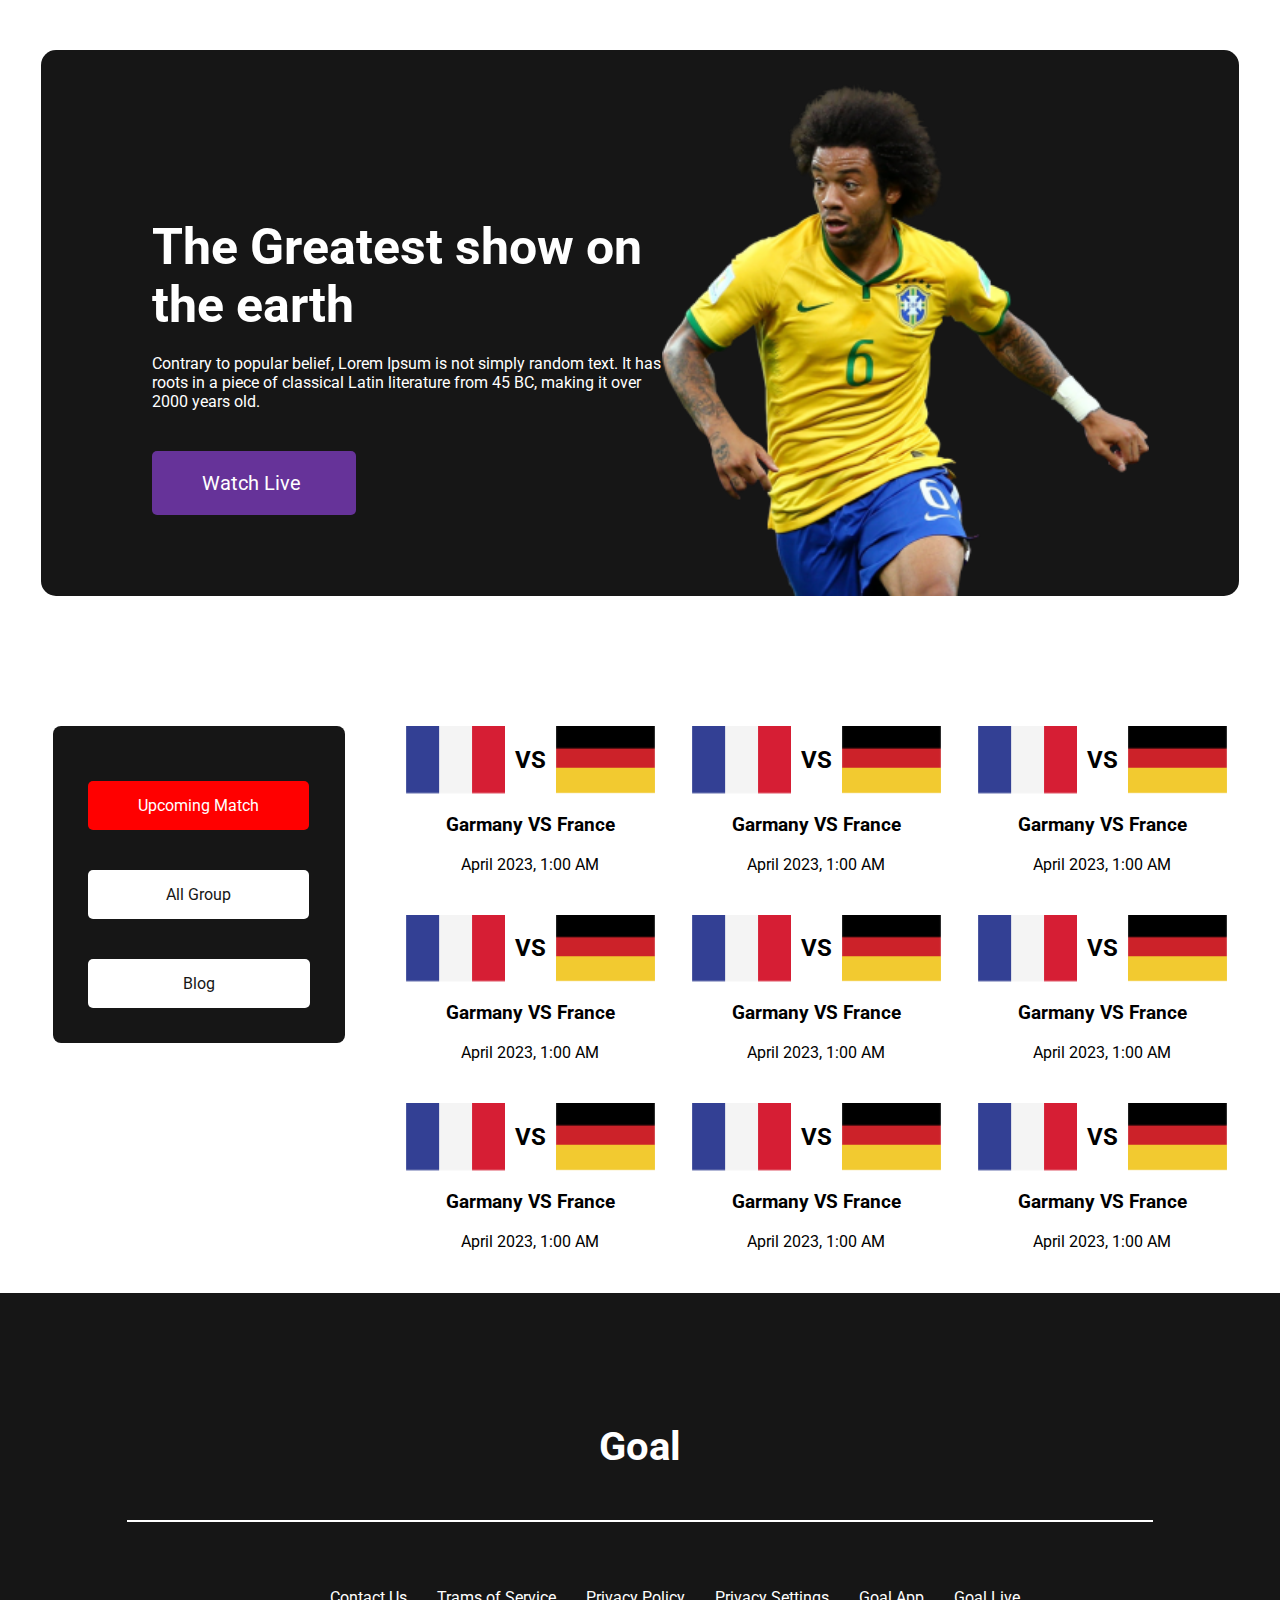
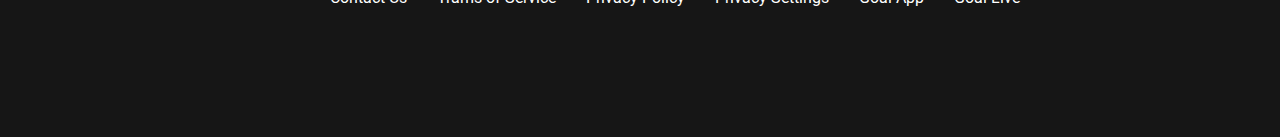
==== upcoming-match.html @ 19563971 "adding mobile and tablet responsive website" ====
﻿<!DOCTYPE html>
<html lang="en">
<head>
	<meta charset="UTF-8">
	<meta http-equiv="X-UA-Compatible" content="IE=edge">
	<meta name="viewport" content="width=device-width, initial-scale=1.0">
	<title>World Cup</title>
	<!-- Font Awesome Link -->
	<link rel="stylesheet" href="https://cdnjs.cloudflare.com/ajax/libs/font-awesome/6.1.1/css/all.min.css" integrity="sha512-KfkfwYDsLkIlwQp6LFnl8zNdLGxu9YAA1QvwINks4PhcElQSvqcyVLLD9aMhXd13uQjoXtEKNosOWaZqXgel0g==" crossorigin="anonymous" referrerpolicy="no-referrer" />
	<!-- CSS Style Link -->
	<link rel="stylesheet" href="./css/upcoming-match.css">
</head>
<body>
	<!-- Banner Section -->
	<main class="container">
		<section class="banner-seciton">
			<div class="banner-info">
				<h1>The Greatest show on the earth</h1>
				<p>Contrary to popular belief, Lorem Ipsum is not simply  random text. It has roots in a piece of classical Latin literature from 45 BC, making it over 2000 years old.</p>
				<a href="#">Watch Live <i class="fa-regular fa-greater-than"></i></a>
			</div>
			<div class="banner-img">
				<img src="./assets/Banner Image.png" alt="#">
			</div>
		</section>
		<section class="upcoming-match-container">
			<div class="nav-section">
				<div class="nav">
					<ul>
						<li><a id="btn-upcoming" href="./upcoming-match.html">Upcoming Match</a></li>
						<li><a id="btn-blog-group" href="#">All Group</a></li>
						<li><a id="blog-btn" href="./index.html">Blog</a></li>
					</ul>
				</div>
			</div>
			<div class="upcoming-match-section">
				<div class="upcoming-match">
					<div class="match-img">
						<img src="./assets/Flag.png" alt="#">
						<h2>VS</h2>
						<img src="./assets/germany Flag.png" alt="#">
					</div>
					<div class="match-info">
						<h3>Garmany VS France</h3>
						<p>April 2023, 1:00 AM</p>
					</div>
				</div>
				<div class="upcoming-match">
					<div class="match-img">
						<img src="./assets/Flag.png" alt="#">
						<h2>VS</h2>
						<img src="./assets/germany Flag.png" alt="#">
					</div>
					<div class="match-info">
						<h3>Garmany VS France</h3>
						<p>April 2023, 1:00 AM</p>
					</div>
				</div>
				<div class="upcoming-match">
					<div class="match-img">
						<img src="./assets/Flag.png" alt="#">
						<h2>VS</h2>
						<img src="./assets/germany Flag.png" alt="#">
					</div>
					<div class="match-info">
						<h3>Garmany VS France</h3>
						<p>April 2023, 1:00 AM</p>
					</div>
				</div>
				<div class="upcoming-match">
					<div class="match-img">
						<img src="./assets/Flag.png" alt="#">
						<h2>VS</h2>
						<img src="./assets/germany Flag.png" alt="#">
					</div>
					<div class="match-info">
						<h3>Garmany VS France</h3>
						<p>April 2023, 1:00 AM</p>
					</div>
				</div>
				<div class="upcoming-match">
					<div class="match-img">
						<img src="./assets/Flag.png" alt="#">
						<h2>VS</h2>
						<img src="./assets/germany Flag.png" alt="#">
					</div>
					<div class="match-info">
						<h3>Garmany VS France</h3>
						<p>April 2023, 1:00 AM</p>
					</div>
				</div>
				<div class="upcoming-match">
					<div class="match-img">
						<img src="./assets/Flag.png" alt="#">
						<h2>VS</h2>
						<img src="./assets/germany Flag.png" alt="#">
					</div>
					<div class="match-info">
						<h3>Garmany VS France</h3>
						<p>April 2023, 1:00 AM</p>
					</div>
				</div>
				<div class="upcoming-match">
					<div class="match-img">
						<img src="./assets/Flag.png" alt="#">
						<h2>VS</h2>
						<img src="./assets/germany Flag.png" alt="#">
					</div>
					<div class="match-info">
						<h3>Garmany VS France</h3>
						<p>April 2023, 1:00 AM</p>
					</div>
				</div>
				<div class="upcoming-match">
					<div class="match-img">
						<img src="./assets/Flag.png" alt="#">
						<h2>VS</h2>
						<img src="./assets/germany Flag.png" alt="#">
					</div>
					<div class="match-info">
						<h3>Garmany VS France</h3>
						<p>April 2023, 1:00 AM</p>
					</div>
				</div>
				<div class="upcoming-match">
					<div class="match-img">
						<img src="./assets/Flag.png" alt="#">
						<h2>VS</h2>
						<img src="./assets/germany Flag.png" alt="#">
					</div>
					<div class="match-info">
						<h3>Garmany VS France</h3>
						<p>April 2023, 1:00 AM</p>
					</div>
				</div>
			</div>
		</section>
	</main>
	<footer>
		<h1>Goal</h1>
		<hr>
		<ul>
			<li><a href="#">Contact Us</a></li>
			<li><a href="#">Trams of Service</a></li>
			<li><a href="#">Privacy Policy</a></li>
			<li><a href="#">Privacy Settings</a></li>
			<li><a href="#">Goal App</a></li>
			<li><a href="#">Goal Live</a></li>
		</ul>
	</footer>
</body>
</html>
---- css/upcoming-match.css ----
﻿/* Font Awesome Link */
@import url('https://fonts.googleapis.com/css2?family=Roboto:wght@400;500;700&display=swap');

body{
	margin: 0;
	padding: 0;
	font-family: 'Roboto', sans-serif;
}
main{
	display: flex;
	flex-direction: column;
	align-items: center;
}
.banner-seciton{
	background-color: #161616;
	width: 1020px;
	display: flex;
	align-items: center;
	padding-left: 111px;
	padding-top: 33px;
	padding-right: 67px;
	padding-bottom: 0;
	border-radius: 15px;
	margin-top: 50px;

}
.banner-info{
	width: 50%;
	color: #FFFFFF;
}
.banner-info h1{
	font-size: 50px;
	margin-bottom: 20px;
}
.banner-info p{
	font-size: 16px;
	margin-bottom: 60px;
}
.banner-info a{
	text-decoration: none;
	color: #FFFFFF;
	font-size: 20px;
	background-color: rebeccapurple;
	padding: 20px 50px;
	border-radius: 5px;
}
.banner-info i{
	margin-left: 5px;
}
.banner-img{
	width: 281px;
	height: 513px;
	display: flex;
}

/* Blog section */
.upcoming-match-container{
	margin-top: 130px;
	display: flex;
	justify-content: center;
}
.nav-section{
	margin-right: 40px;
}
.nav{
	background-color: #161616;
	border-radius: 8px;
}
.nav ul{
	display: flex;
	flex-direction: column;
	align-items: center;
	padding: 25px;
	margin: 0;
}
.nav ul li{
	list-style: none;
	margin-top: 20px;
	padding: 25px 10px;
}
.nav a{
	font-size: 16px;
	text-decoration: none;
	background-color: #FFFFFF;
	color: #161616;
	padding: 15px 50px;
	border-radius: 5px;
}

#btn-blog-group{
	padding: 15px 78px;
}
#blog-btn{
	padding: 15px 95px;
}
#btn-upcoming{
	padding: 15px 50px;
	background-color: red;
	color: #FFFFFF;
}
.upcoming-match-section{
	margin-left: 20px;
	display: grid;
	grid-template-columns: repeat(3, 1fr);
	grid-column-gap: 35px;
	grid-row-gap: 25px;
}
.upcoming-match a{
	margin-top: 20px;
	color: #161616;
	text-decoration: none;
	display: inline-block;
	border: 1px solid #161616;
	padding: 5px 25px;
}
.match-img{
	display: flex;
	justify-content: space-between;
}
.match-img img{
	width: 100px;
}
.match-img h2{
	padding: 0 10px;
}
.match-info{
	text-align: center;
}
.match-info h3{
	margin-top: 20px;
}
/* Footer Section style */
footer{
	background-color: #161616;
	height: 444px;
}
footer h1{
	font-size: 40px;
	padding-top: 130px;
	text-align: center;
	color: #FFFFFF;
}
hr{
	width: 80%;
	margin-top: 50px;
	border: 1px solid #FFFFFF;
}
footer ul{
	display: flex;
	justify-content: center;
}
footer ul li{
	list-style: none;
	margin-left: 30px;
	font-size: 16px;
	margin-top: 50px;
}
footer ul li a{
	text-decoration: none;
	color: #FFFFFF;
}
/* Media Query Section Style */
/* Tablet Device */
@media only screen and (min-width:688px) and (max-width:971px) {
	main{
		justify-content: center;
	}
	.banner-seciton{
		width: 100%;

	}
	.banner-info h1{
		font-size: 40px;
	}
	.banner-img img{
		width: 400px;
	}
	.upcoming-match-section{
		grid-template-columns: repeat(2, 1fr);
	}
	footer ul{
		flex-wrap: wrap;
	}
}
/* Mobile Divices */
@media only screen and (max-width:687px) {
	.banner-seciton{
		text-align: center;
		width: 100%;
		height: 100vh;
		display: block;
		padding: 0;
	}
	.banner-info{
		width: 100%;
	}
	.banner-info h1{
		font-size: 40px;
	}
	.banner-img img{
		width: 100%;
		height: 100%;
		margin-top: 40px;
		margin-left: 70px;
	}
	.upcoming-match-container{
		display: block;
		width: 100%;
	}
	.upcoming-match-section{
		width: 100%;
		grid-template-columns: repeat(1, 1fr);
		margin-left: 0;
	}
	.nav-section{
		margin-bottom: 50px;
		margin-right: 0;
	}
	.nav{
		padding: auto 20px;
		margin-bottom: 30px;
	}
	.nav ul{
		padding: 10px 0;
	}
	.nav ul li{
		padding: 10px 0;
	}
	.nav a{
		padding: 15px 30px;
	}
	#btn-blog-group{
		padding: 15px 77px;
	}
	#blog-btn{
		padding: 15px 94px;
	}
	.match-img{
		justify-content: space-evenly;
		align-items: center;
	}
	footer{
		height: auto;
	}
	footer ul{
		display: block;
		padding-bottom: 30px;
		text-align: center;
		padding-left: 0;
	}
	footer ul li{
		margin-left: 0;
	}
}
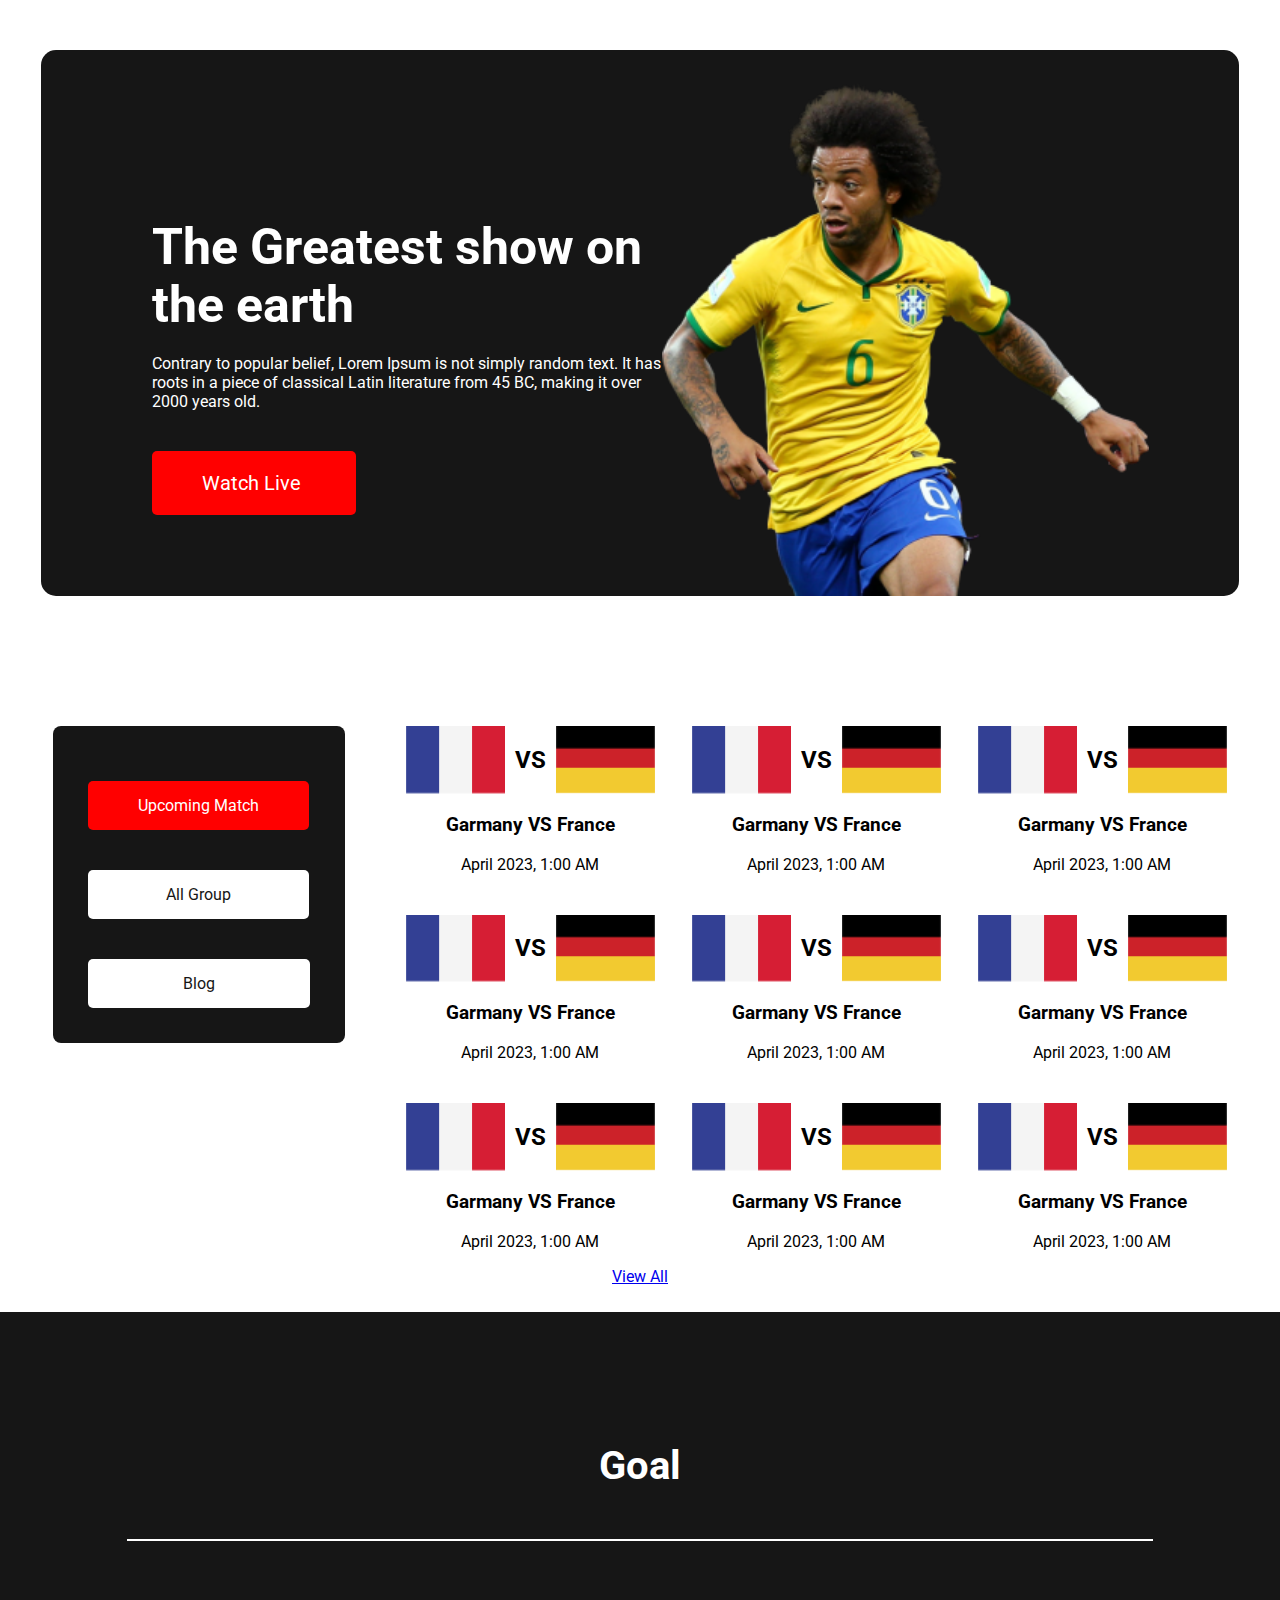
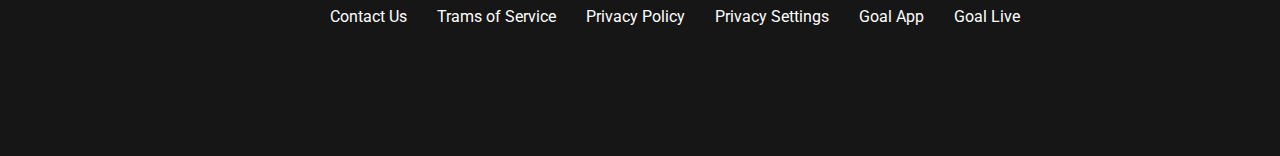
==== commit a6266032: "complete full website with responsive" ====
--- a/upcoming-match.html
+++ b/upcoming-match.html
@@ -11,8 +11,8 @@
 	<link rel="stylesheet" href="./css/upcoming-match.css">
 </head>
 <body>
-	<!-- Banner Section -->
 	<main class="container">
+		<!-- Banner Section Start -->
 		<section class="banner-seciton">
 			<div class="banner-info">
 				<h1>The Greatest show on the earth</h1>
@@ -23,6 +23,8 @@
 				<img src="./assets/Banner Image.png" alt="#">
 			</div>
 		</section>
+		<!-- Banner Section End -->
+		<!-- Upcoming Match And Nav Section Start -->
 		<section class="upcoming-match-container">
 			<div class="nav-section">
 				<div class="nav">
@@ -122,7 +124,7 @@
 						<p>April 2023, 1:00 AM</p>
 					</div>
 				</div>
-				<div class="upcoming-match">
+				<div class="upcoming-match hide-content">
 					<div class="match-img">
 						<img src="./assets/Flag.png" alt="#">
 						<h2>VS</h2>
@@ -135,11 +137,14 @@
 				</div>
 			</div>
 		</section>
+		<a class="show-btn" href="./upcoming-match.html">View All</a>
+		<!-- Upcoming Match And Nav Section End -->
 	</main>
+	<!-- Footer Section Start -->
 	<footer>
 		<h1>Goal</h1>
 		<hr>
-		<ul>
+		<ul class="footer-nav">
 			<li><a href="#">Contact Us</a></li>
 			<li><a href="#">Trams of Service</a></li>
 			<li><a href="#">Privacy Policy</a></li>
@@ -147,6 +152,14 @@
 			<li><a href="#">Goal App</a></li>
 			<li><a href="#">Goal Live</a></li>
 		</ul>
+		<div class="social-icon">
+			<ul>
+				<li><i class="fa-brands fa-facebook"></i></li>
+				<li><i class="fa-brands fa-instagram"></i></li>
+				<li><i class="fa-brands fa-linkedin"></i></li>
+			</ul>
+		</div>
 	</footer>
+	<!-- Footer Section End -->
 </body>
 </html>--- a/css/upcoming-match.css
+++ b/css/upcoming-match.css
@@ -1,6 +1,7 @@
 ﻿/* Font Awesome Link */
 @import url('https://fonts.googleapis.com/css2?family=Roboto:wght@400;500;700&display=swap');
 
+/* Common CSS Style */
 body{
 	margin: 0;
 	padding: 0;
@@ -11,6 +12,8 @@
 	flex-direction: column;
 	align-items: center;
 }
+
+/* Banner Section CSS Style Start */
 .banner-seciton{
 	background-color: #161616;
 	width: 1020px;
@@ -40,7 +43,7 @@
 	text-decoration: none;
 	color: #FFFFFF;
 	font-size: 20px;
-	background-color: rebeccapurple;
+	background-color: red;
 	padding: 20px 50px;
 	border-radius: 5px;
 }
@@ -52,8 +55,16 @@
 	height: 513px;
 	display: flex;
 }
-
-/* Blog section */
+.banner-img img:hover{
+	animation: fadeIn 5s;
+}
+@keyframes fadeIn {
+	0% { opacity: 0; }
+	100% { opacity: 1; }
+  }
+/* Banner Section CSS Style End */
+
+/* Upcoming Match Section CSS Style Start */
 .upcoming-match-container{
 	margin-top: 130px;
 	display: flex;
@@ -129,7 +140,9 @@
 .match-info h3{
 	margin-top: 20px;
 }
-/* Footer Section style */
+/* Upcoming Match Section CSS Style End */
+
+/* Footer Section CSS Style Start */
 footer{
 	background-color: #161616;
 	height: 444px;
@@ -159,14 +172,20 @@
 	text-decoration: none;
 	color: #FFFFFF;
 }
-/* Media Query Section Style */
+.social-icon ul li i{
+	font-size: 30px;
+	color: #FFFFFF;
+}
+/* Footer Section CSS Style End */
+
+/* Media Query  Section Style */
 /* Tablet Device */
 @media only screen and (min-width:688px) and (max-width:971px) {
 	main{
 		justify-content: center;
 	}
 	.banner-seciton{
-		width: 100%;
+		width: auto;
 
 	}
 	.banner-info h1{
@@ -175,14 +194,48 @@
 	.banner-img img{
 		width: 400px;
 	}
+	.upcoming-match-container{
+		flex-direction: column;
+		margin-top: 0;
+	}
+	#btn-upcoming{
+		border: none;
+	}
 	.upcoming-match-section{
 		grid-template-columns: repeat(2, 1fr);
 	}
+	.hide-content{
+		display: none;
+	}
+	.show-btn{
+		display: block;
+		text-align: center;
+		text-decoration: none;
+		background-color: red;
+		color: #FFFFFF;
+		padding: 15px 25px;
+		border-radius: 5px;
+		margin-top: 30px;
+	}
+	.nav-section{
+		display: flex;
+		flex-direction: column;
+	}
+	.nav{
+		background-color: #FFFFFF;
+		margin-bottom: 30px;
+	}
+	.nav ul{
+		flex-direction: row;
+	}
+	.nav a{
+		border: 1px solid gray;
+	}
 	footer ul{
 		flex-wrap: wrap;
 	}
 }
-/* Mobile Divices */
+/* Mobile Device */
 @media only screen and (max-width:687px) {
 	.banner-seciton{
 		text-align: center;
@@ -206,6 +259,7 @@
 	.upcoming-match-container{
 		display: block;
 		width: 100%;
+		margin-top: 30px;
 	}
 	.upcoming-match-section{
 		width: 100%;
@@ -219,6 +273,7 @@
 	.nav{
 		padding: auto 20px;
 		margin-bottom: 30px;
+		background-color: #FFFFFF;
 	}
 	.nav ul{
 		padding: 10px 0;
@@ -228,6 +283,7 @@
 	}
 	.nav a{
 		padding: 15px 30px;
+		border: 1px solid gray;
 	}
 	#btn-blog-group{
 		padding: 15px 77px;
@@ -239,10 +295,16 @@
 		justify-content: space-evenly;
 		align-items: center;
 	}
+	.show-btn{
+		display: none;
+	}
 	footer{
 		height: auto;
 	}
-	footer ul{
+	footer h1{
+		padding-top: 80px;
+	}
+	.footer-nav{
 		display: block;
 		padding-bottom: 30px;
 		text-align: center;
@@ -251,4 +313,13 @@
 	footer ul li{
 		margin-left: 0;
 	}
+	.social-icon ul{
+		margin-top: 10px;
+		display: flex;
+		justify-content: space-around;
+	}
+	.social-icon ul li{
+		margin-top: 10px;
+		margin-bottom: 30px;
+	}
 }